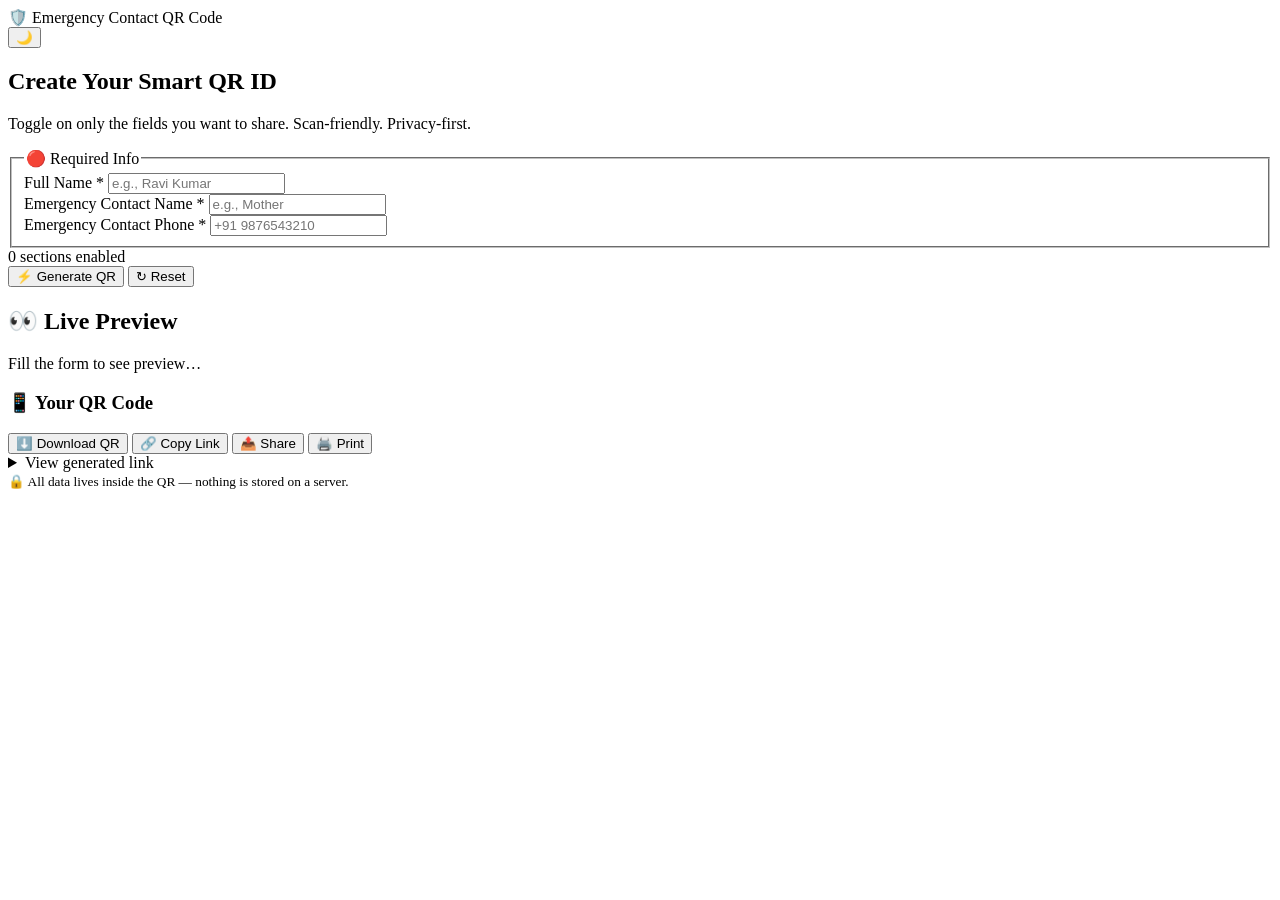
==== index.html @ bf1952b9 "Add files via upload" ====
<!DOCTYPE html>
<html lang="en">
<head>
  <meta charset="UTF-8" />
  <meta name="viewport" content="width=device-width, initial-scale=1.0" />
  <meta name="theme-color" content="#4f46e5" />
  <title>Emergency Contact — Create Your QR ID</title>
  <link rel="icon" href="data:image/svg+xml,%3Csvg xmlns='http://www.w3.org/2000/svg' viewBox='0 0 100 100'%3E%3Ctext y='80' font-size='80'%3E🛡️%3C/text%3E%3C/svg%3E" />
  <link rel="manifest" href="manifest.json" />
  <link rel="stylesheet" href="css/theme.css" />
  <link rel="stylesheet" href="css/style.css" />
</head>
<body>
  <header class="app-header">
    <div class="logo">
      <span class="logo-icon">🛡️</span>
      <span class="logo-text">Emergency Contact QR Code</span>
    </div>
    <button id="themeToggle" class="icon-btn" aria-label="Toggle theme">🌙</button>
  </header>

  <main class="container">
    <section class="intro glass-card">
      <h1>Create Your Smart QR ID</h1>
      <p>Toggle on only the fields you want to share. Scan-friendly. Privacy-first.</p>
    </section>

    <div class="layout">
      <form id="tagForm" class="form-wrapper glass-card" novalidate>
        <fieldset class="section required-section">
          <legend>🔴 Required Info</legend>
          <div class="field">
            <label for="fullName">Full Name *</label>
            <input type="text" id="fullName" name="fullName" required placeholder="e.g., Ravi Kumar" />
          </div>
          <div class="field-row">
            <div class="field">
              <label for="ec1Name">Emergency Contact Name *</label>
              <input type="text" id="ec1Name" name="ec1Name" required placeholder="e.g., Mother" />
            </div>
            <div class="field">
              <label for="ec1Phone">Emergency Contact Phone *</label>
              <input type="tel" id="ec1Phone" name="ec1Phone" required placeholder="+91 9876543210" />
            </div>
          </div>
        </fieldset>

        <div id="optionalSections"></div>

        <div class="counter-bar">
          <span id="enabledCounter">0 sections enabled</span>
        </div>

        <div class="actions">
          <button type="button" id="generateBtn" class="btn btn-primary">⚡ Generate QR</button>
          <button type="button" id="resetBtn" class="btn btn-ghost">↻ Reset</button>
        </div>
      </form>

      <aside class="preview-wrapper glass-card">
        <h2>👀 Live Preview</h2>
        <div id="previewCard" class="preview-card">
          <p class="muted">Fill the form to see preview…</p>
        </div>

        <div id="qrSection" class="qr-section hidden">
          <h3>📱 Your QR Code</h3>
          <div id="qrCanvas" class="qr-canvas"></div>
          <div class="qr-actions">
            <button id="downloadQrBtn" class="btn btn-sm">⬇️ Download QR</button>
            <button id="copyLinkBtn" class="btn btn-sm">🔗 Copy Link</button>
            <button id="shareBtn" class="btn btn-sm">📤 Share</button>
            <button id="printBtn" class="btn btn-sm">🖨️ Print</button>
          </div>
          <details class="link-details">
            <summary>View generated link</summary>
            <code id="generatedLink"></code>
          </details>
        </div>
      </aside>
    </div>
  </main>

  <div id="toast" class="toast" role="status" aria-live="polite"></div>

  <footer class="app-footer">
    <small>🔒 All data lives inside the QR — nothing is stored on a server.</small>
  </footer>


<!-- Libraries via CDN -->
<!-- <script src="https://unpkg.com/qr-code-styling@1.6.0-rc.1/lib/qr-code-styling.js"></script>
<script src="https://cdnjs.cloudflare.com/ajax/libs/html2canvas/1.4.1/html2canvas.min.js"></script>
<script src="https://cdnjs.cloudflare.com/ajax/libs/lz-string/1.4.4/lz-string.min.js"></script> -->

<script src="libs/qr-code-styling.js"></script>
<script src="libs/html2canvas.min.js"></script>
<script src="libs/lz-string.min.js"></script>


  <script type="module" src="js/app.js"></script>
</body>
</html>
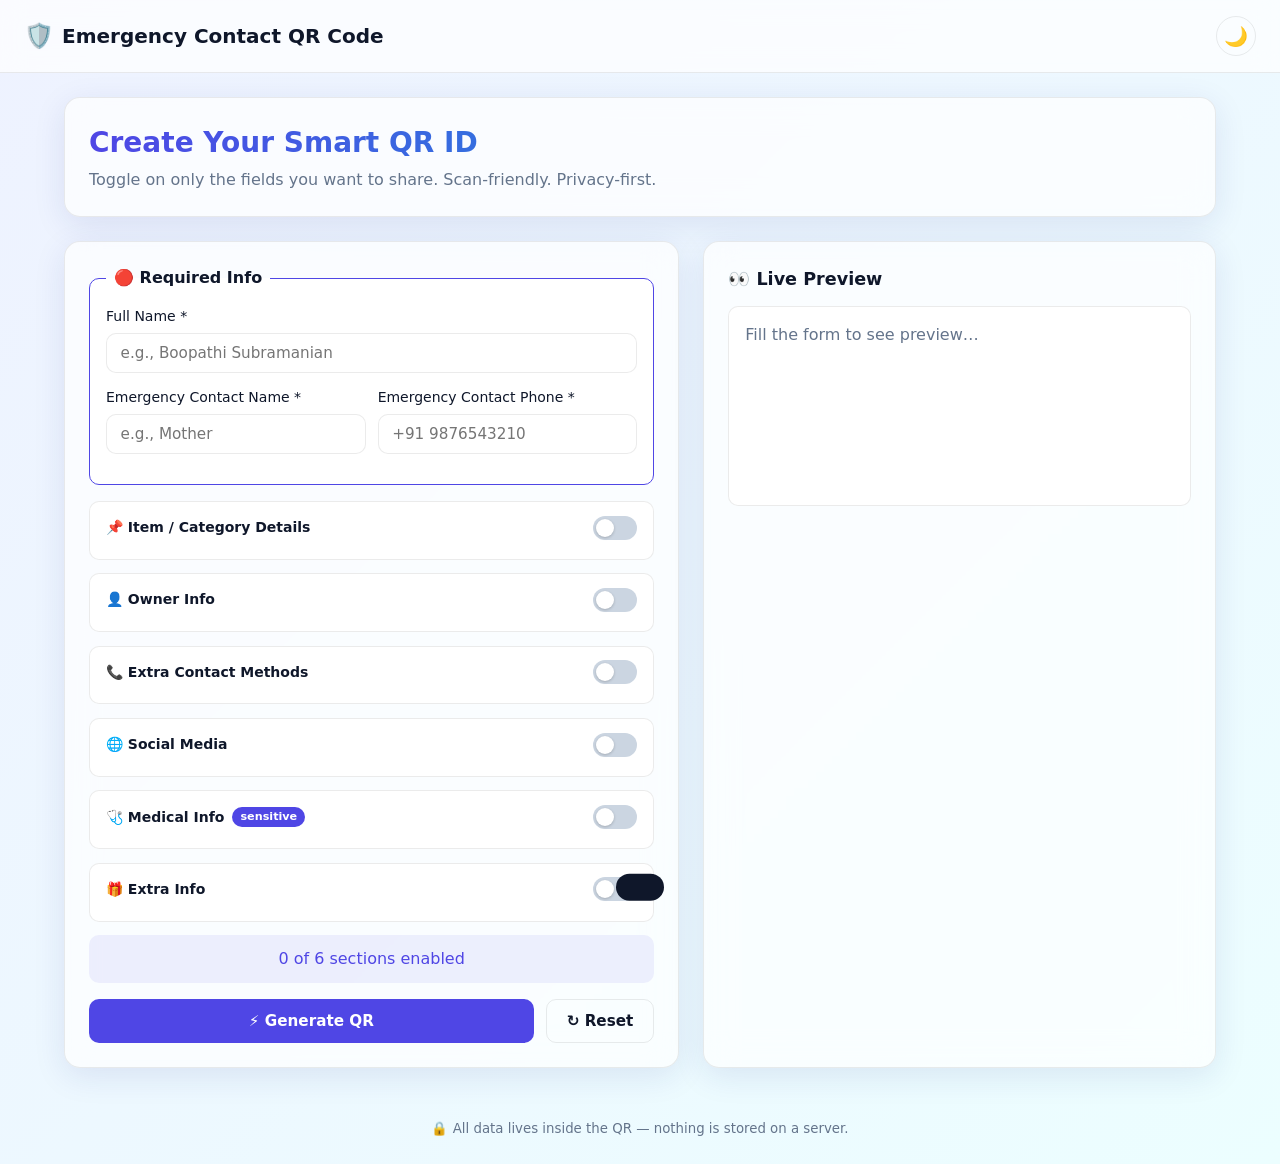
==== commit 553c7e7d: "Update index.html" ====
--- a/index.html
+++ b/index.html
@@ -31,7 +31,7 @@
           <legend>🔴 Required Info</legend>
           <div class="field">
             <label for="fullName">Full Name *</label>
-            <input type="text" id="fullName" name="fullName" required placeholder="e.g., Ravi Kumar" />
+            <input type="text" id="fullName" name="fullName" required placeholder="e.g., Boopathi Subramanian" />
           </div>
           <div class="field-row">
             <div class="field">
@@ -100,4 +100,4 @@
 
   <script type="module" src="js/app.js"></script>
 </body>
-</html>+</html>
--- a/css/theme.css
+++ b/css/theme.css
@@ -0,0 +1,42 @@
+:root {
+  --bg: #f6f7fb;
+  --bg-grad: linear-gradient(135deg, #eef2ff 0%, #ecfeff 100%);
+  --surface: rgba(255, 255, 255, 0.7);
+  --surface-solid: #ffffff;
+  --border: rgba(0, 0, 0, 0.08);
+  --text: #0f172a;
+  --text-muted: #64748b;
+  --primary: #4f46e5;
+  --primary-hover: #4338ca;
+  --accent: #06b6d4;
+  --success: #10b981;
+  --danger: #ef4444;
+  --warning: #f59e0b;
+  --shadow: 0 8px 32px rgba(31, 38, 135, 0.1);
+  --radius: 16px;
+  --radius-sm: 10px;
+}
+
+[data-theme="dark"] {
+  --bg: #0b1020;
+  --bg-grad: linear-gradient(135deg, #0b1020 0%, #111827 100%);
+  --surface: rgba(255, 255, 255, 0.05);
+  --surface-solid: #1e293b;
+  --border: rgba(255, 255, 255, 0.08);
+  --text: #f1f5f9;
+  --text-muted: #94a3b8;
+  --shadow: 0 8px 32px rgba(0, 0, 0, 0.5);
+}
+
+@media (prefers-color-scheme: dark) {
+  :root:not([data-theme="light"]) {
+    --bg: #0b1020;
+    --bg-grad: linear-gradient(135deg, #0b1020 0%, #111827 100%);
+    --surface: rgba(255, 255, 255, 0.05);
+    --surface-solid: #1e293b;
+    --border: rgba(255, 255, 255, 0.08);
+    --text: #f1f5f9;
+    --text-muted: #94a3b8;
+    --shadow: 0 8px 32px rgba(0, 0, 0, 0.5);
+  }
+}
--- a/css/style.css
+++ b/css/style.css
@@ -0,0 +1,295 @@
+* { box-sizing: border-box; margin: 0; padding: 0; }
+
+html, body {
+  font-family: 'Inter', system-ui, -apple-system, sans-serif;
+  background: var(--bg-grad);
+  color: var(--text);
+  min-height: 100vh;
+  line-height: 1.5;
+  transition: background 0.3s, color 0.3s;
+}
+
+.hidden { display: none !important; }
+.muted { color: var(--text-muted); }
+.center { text-align: center; }
+
+/* ===== Header ===== */
+.app-header {
+  display: flex; justify-content: space-between; align-items: center;
+  padding: 1rem 1.5rem;
+  backdrop-filter: blur(12px);
+  position: sticky; top: 0; z-index: 50;
+  background: var(--surface);
+  border-bottom: 1px solid var(--border);
+}
+.logo { display: flex; align-items: center; gap: 0.5rem; font-weight: 700; font-size: 1.25rem; }
+.logo-icon { font-size: 1.5rem; }
+.icon-btn {
+  background: transparent; border: 1px solid var(--border);
+  border-radius: 50%; width: 40px; height: 40px;
+  cursor: pointer; font-size: 1.2rem;
+  transition: transform 0.2s;
+}
+.icon-btn:hover { transform: rotate(20deg); }
+
+/* ===== Container ===== */
+.container { max-width: 1200px; margin: 0 auto; padding: 1.5rem; }
+.layout { display: grid; grid-template-columns: 1.2fr 1fr; gap: 1.5rem; margin-top: 1.5rem; }
+@media (max-width: 900px) { .layout { grid-template-columns: 1fr; } }
+
+/* ===== Glass Card ===== */
+.glass-card {
+  background: var(--surface);
+  backdrop-filter: blur(16px);
+  -webkit-backdrop-filter: blur(16px);
+  border: 1px solid var(--border);
+  border-radius: var(--radius);
+  box-shadow: var(--shadow);
+  padding: 1.5rem;
+}
+
+.intro h1 {
+  font-size: 1.75rem;
+  background: linear-gradient(90deg, var(--primary), var(--accent));
+  -webkit-background-clip: text; background-clip: text; color: transparent;
+}
+.intro p { color: var(--text-muted); margin-top: 0.25rem; }
+
+/* ===== Form ===== */
+.section {
+  border: 1px solid var(--border);
+  border-radius: var(--radius-sm);
+  padding: 1rem;
+  margin-bottom: 1rem;
+  background: var(--surface-solid);
+}
+.section legend, .section-title {
+  font-weight: 600;
+  padding: 0 0.5rem;
+  display: flex; align-items: center; gap: 0.5rem;
+}
+.required-section { border-color: var(--primary); }
+
+.field { margin-bottom: 0.85rem; }
+.field-row { display: grid; grid-template-columns: 1fr 1fr; gap: 0.75rem; }
+@media (max-width: 600px) { .field-row { grid-template-columns: 1fr; } }
+
+label { display: block; font-size: 0.875rem; font-weight: 500; margin-bottom: 0.35rem; }
+input, select, textarea {
+  width: 100%; padding: 0.65rem 0.85rem;
+  border: 1px solid var(--border);
+  border-radius: var(--radius-sm);
+  background: var(--surface-solid); color: var(--text);
+  font-size: 0.95rem; font-family: inherit;
+  transition: border-color 0.2s, box-shadow 0.2s;
+}
+input:focus, select:focus, textarea:focus {
+  outline: none; border-color: var(--primary);
+  box-shadow: 0 0 0 3px rgba(79, 70, 229, 0.15);
+}
+textarea { resize: vertical; min-height: 70px; }
+
+/* ===== Toggle Section ===== */
+.toggle-section {
+  border: 1px solid var(--border);
+  border-radius: var(--radius-sm);
+  margin-bottom: 0.85rem;
+  background: var(--surface-solid);
+  overflow: hidden;
+  transition: all 0.3s;
+}
+.toggle-header {
+  display: flex; align-items: center; justify-content: space-between;
+  padding: 0.85rem 1rem; cursor: pointer; user-select: none;
+}
+.toggle-header:hover { background: rgba(79, 70, 229, 0.04); }
+.toggle-title { display: flex; align-items: center; gap: 0.5rem; font-weight: 600; }
+.toggle-title .badge {
+  background: var(--primary); color: #fff;
+  font-size: 0.7rem; padding: 0.1rem 0.5rem; border-radius: 999px;
+}
+
+/* iOS-style switch */
+.switch { position: relative; width: 44px; height: 24px; }
+.switch input { opacity: 0; width: 0; height: 0; }
+.slider {
+  position: absolute; inset: 0; cursor: pointer;
+  background: #cbd5e1; border-radius: 999px;
+  transition: 0.3s;
+}
+.slider::before {
+  content: ""; position: absolute;
+  width: 18px; height: 18px; left: 3px; top: 3px;
+  background: #fff; border-radius: 50%;
+  transition: 0.3s;
+  box-shadow: 0 1px 3px rgba(0,0,0,0.2);
+}
+.switch input:checked + .slider { background: var(--primary); }
+.switch input:checked + .slider::before { transform: translateX(20px); }
+
+.toggle-body {
+  max-height: 0; overflow: hidden;
+  transition: max-height 0.4s ease;
+  padding: 0 1rem;
+}
+.toggle-section.active .toggle-body {
+  max-height: 1500px; padding: 0.5rem 1rem 1rem;
+}
+.toggle-section.active { border-color: var(--primary); }
+
+.info-hint {
+  font-size: 0.75rem; color: var(--warning);
+  display: flex; align-items: center; gap: 0.25rem;
+  margin-top: 0.25rem;
+}
+
+/* ===== Counter ===== */
+.counter-bar {
+  text-align: center; padding: 0.75rem;
+  background: rgba(79, 70, 229, 0.08);
+  border-radius: var(--radius-sm);
+  font-weight: 500; color: var(--primary);
+  margin-bottom: 1rem;
+}
+
+/* ===== Buttons ===== */
+.actions { display: flex; gap: 0.75rem; flex-wrap: wrap; }
+.btn {
+  padding: 0.75rem 1.25rem;
+  border: none; border-radius: var(--radius-sm);
+  font-weight: 600; cursor: pointer; font-size: 0.95rem;
+  transition: transform 0.15s, box-shadow 0.15s, background 0.2s;
+  font-family: inherit;
+}
+.btn:hover { transform: translateY(-1px); box-shadow: 0 4px 12px rgba(0,0,0,0.1); }
+.btn:active { transform: translateY(0); }
+.btn-primary { background: var(--primary); color: #fff; flex: 1; }
+.btn-primary:hover { background: var(--primary-hover); }
+.btn-ghost { background: transparent; border: 1px solid var(--border); color: var(--text); }
+.btn-sm { padding: 0.5rem 0.85rem; font-size: 0.85rem; background: var(--surface-solid); border: 1px solid var(--border); color: var(--text); }
+
+/* ===== Preview ===== */
+.preview-wrapper h2 { font-size: 1.1rem; margin-bottom: 0.85rem; }
+.preview-card {
+  background: var(--surface-solid);
+  border: 1px solid var(--border);
+  border-radius: var(--radius-sm);
+  padding: 1rem;
+  min-height: 200px;
+}
+.preview-row { display: flex; gap: 0.5rem; padding: 0.4rem 0; border-bottom: 1px dashed var(--border); }
+.preview-row:last-child { border-bottom: none; }
+.preview-row .key { font-weight: 600; min-width: 110px; color: var(--text-muted); font-size: 0.85rem; }
+.preview-row .val { flex: 1; word-break: break-word; }
+
+.qr-section { margin-top: 1.5rem; text-align: center; }
+.qr-section h3 { margin-bottom: 0.85rem; }
+.qr-canvas {
+  display: inline-block;
+  padding: 1rem; background: #fff;
+  border-radius: var(--radius-sm);
+  box-shadow: 0 4px 16px rgba(0,0,0,0.08);
+}
+.qr-actions { display: flex; gap: 0.5rem; flex-wrap: wrap; justify-content: center; margin-top: 1rem; }
+.link-details { margin-top: 1rem; font-size: 0.8rem; text-align: left; }
+.link-details code { display: block; padding: 0.5rem; background: var(--bg); border-radius: 6px; word-break: break-all; margin-top: 0.5rem; }
+
+/* ===== Toast ===== */
+.toast {
+  position: fixed; bottom: 2rem; left: 50%; transform: translateX(-50%) translateY(120%);
+  background: var(--text); color: var(--surface-solid);
+  padding: 0.85rem 1.5rem; border-radius: 999px;
+  font-weight: 500; z-index: 100;
+  transition: transform 0.3s ease;
+  max-width: 90%;
+}
+.toast.show { transform: translateX(-50%) translateY(0); }
+.toast.success { background: var(--success); color: #fff; }
+.toast.error { background: var(--danger); color: #fff; }
+
+/* ===== Footer ===== */
+.app-footer { text-align: center; padding: 1.5rem; color: var(--text-muted); }
+
+/* ===== View Page ===== */
+.view-body { background: var(--bg-grad); }
+.view-container { max-width: 500px; margin: 1.5rem auto; padding: 1rem; }
+.profile-card { animation: fadeUp 0.5s ease; }
+@keyframes fadeUp { from { opacity: 0; transform: translateY(20px); } to { opacity: 1; transform: translateY(0); } }
+
+.profile-hero {
+  text-align: center; padding: 1rem 0 1.5rem;
+  border-bottom: 1px solid var(--border);
+}
+.profile-photo {
+  width: 110px; height: 110px; border-radius: 50%;
+  object-fit: cover; border: 4px solid var(--primary);
+  box-shadow: 0 4px 16px rgba(79, 70, 229, 0.3);
+}
+.profile-icon-big {
+  width: 110px; height: 110px; border-radius: 50%;
+  display: inline-flex; align-items: center; justify-content: center;
+  font-size: 3.5rem;
+  background: linear-gradient(135deg, var(--primary), var(--accent)); color: #fff;
+}
+.profile-name { font-size: 1.5rem; font-weight: 700; margin-top: 0.75rem; }
+.profile-category { color: var(--text-muted); font-size: 0.9rem; }
+
+.contact-block {
+  background: var(--surface-solid); border-radius: var(--radius-sm);
+  padding: 1rem; margin-top: 1rem; border: 1px solid var(--border);
+}
+.contact-block h3 { font-size: 0.95rem; margin-bottom: 0.75rem; color: var(--text-muted); text-transform: uppercase; letter-spacing: 0.5px; }
+
+.action-btn {
+  display: flex; align-items: center; gap: 0.75rem;
+  padding: 0.85rem 1rem; margin-bottom: 0.5rem;
+  background: var(--bg); border: 1px solid var(--border);
+  border-radius: var(--radius-sm);
+  color: var(--text); text-decoration: none; font-weight: 500;
+  transition: transform 0.15s, background 0.2s;
+}
+.action-btn:hover { transform: translateX(4px); background: rgba(79, 70, 229, 0.06); }
+.action-btn .ico { font-size: 1.4rem; }
+
+.social-grid {
+  display: grid;
+  grid-template-columns: repeat(auto-fill, minmax(160px, 1fr));
+  gap: 0.5rem;
+  margin-top: 0.5rem;
+}
+.social-card {
+  display: flex; align-items: center; gap: 0.65rem;
+  padding: 0.75rem;
+  background: var(--bg); border: 1px solid var(--border);
+  border-radius: var(--radius-sm);
+  text-decoration: none; color: var(--text);
+  transition: transform 0.15s, background 0.2s, border-color 0.2s;
+}
+.social-card:hover {
+  transform: translateY(-2px);
+  background: rgba(79, 70, 229, 0.06);
+  border-color: var(--primary);
+}
+.social-ico { font-size: 1.5rem; }
+.social-info { display: flex; flex-direction: column; line-height: 1.2; }
+.social-info strong { font-size: 0.9rem; }
+.social-info small { font-size: 0.75rem; }
+
+.reward-banner {
+  background: linear-gradient(135deg, #fbbf24, #f59e0b);
+  color: #fff; padding: 0.85rem 1rem; border-radius: var(--radius-sm);
+  font-weight: 600; text-align: center; margin-top: 1rem;
+}
+
+.medical-block summary {
+  cursor: pointer; font-weight: 600; padding: 0.5rem 0;
+  display: flex; align-items: center; gap: 0.5rem;
+}
+
+.error-state { text-align: center; padding: 2rem; }
+.error-state .emoji { font-size: 3rem; }
+
+@media print {
+  .app-header, .app-footer, .actions, .qr-actions, .link-details, .form-wrapper { display: none !important; }
+  .layout { grid-template-columns: 1fr; }
+}
